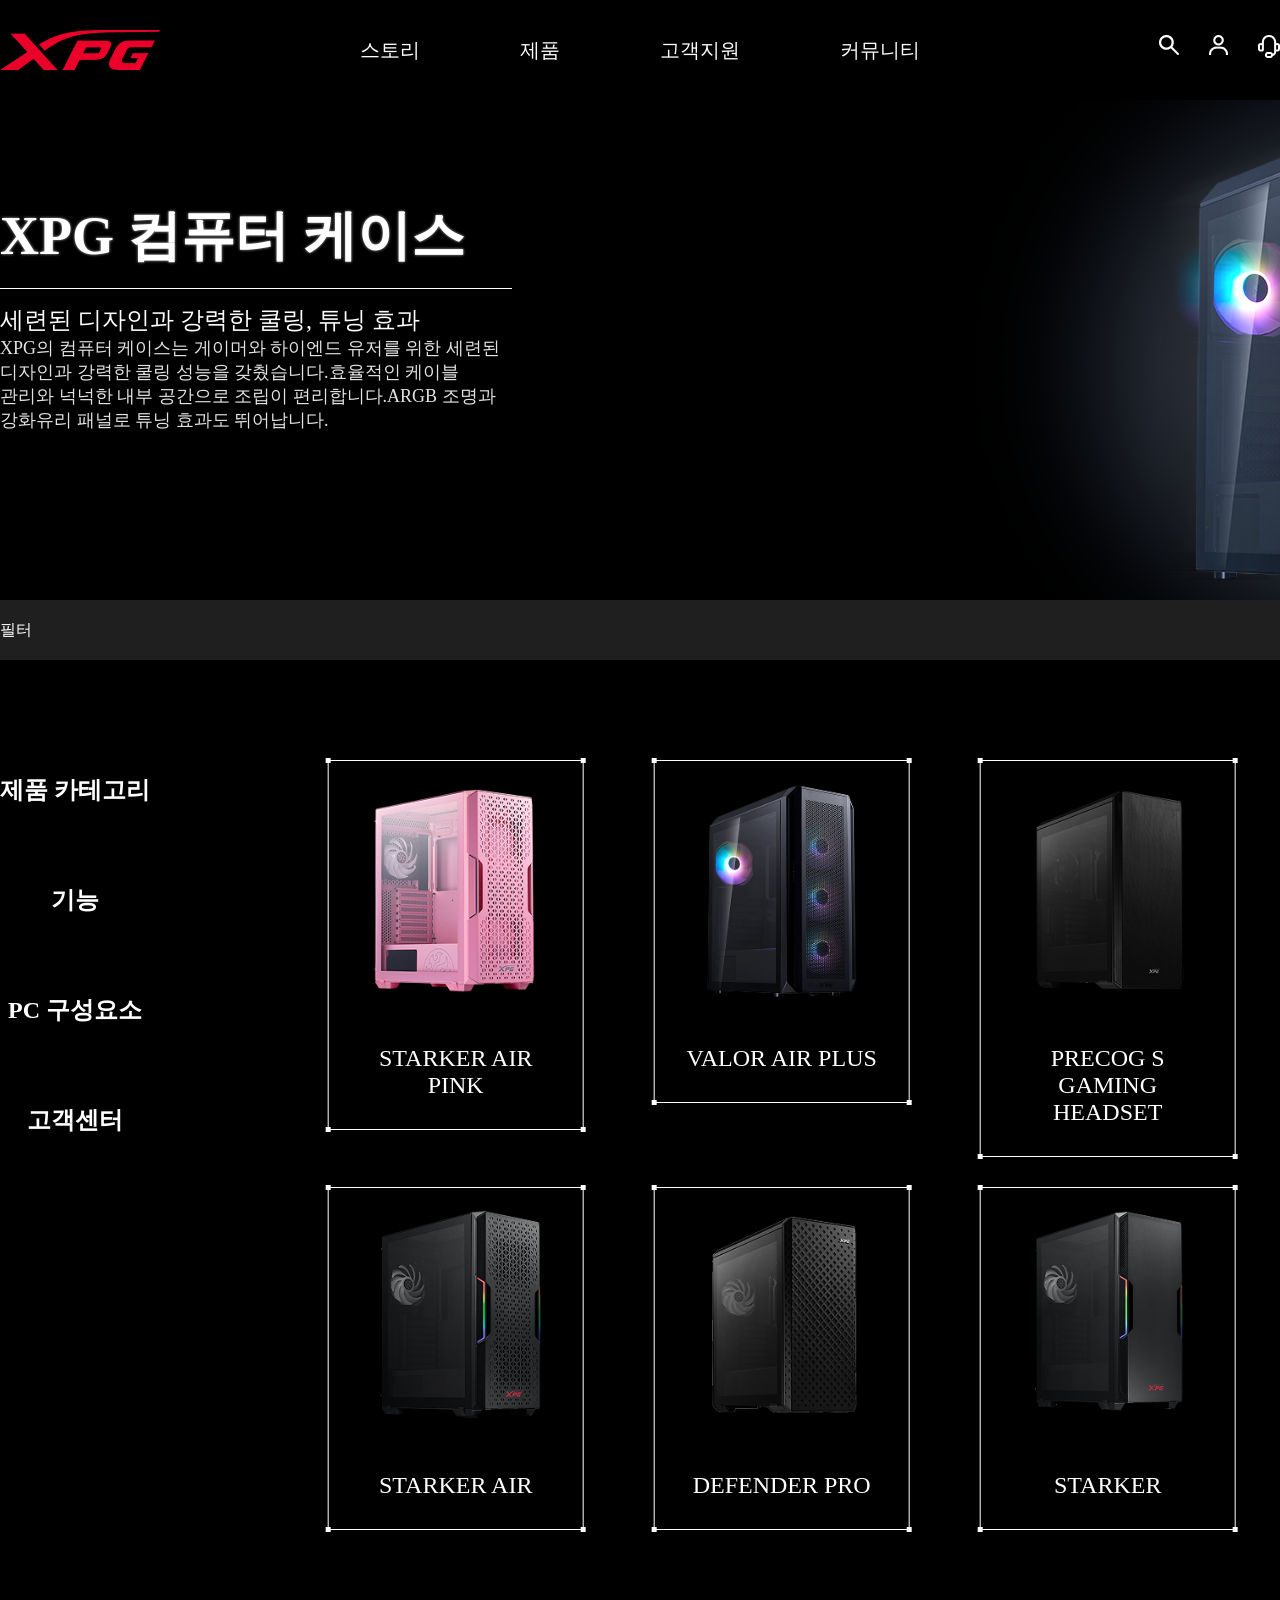
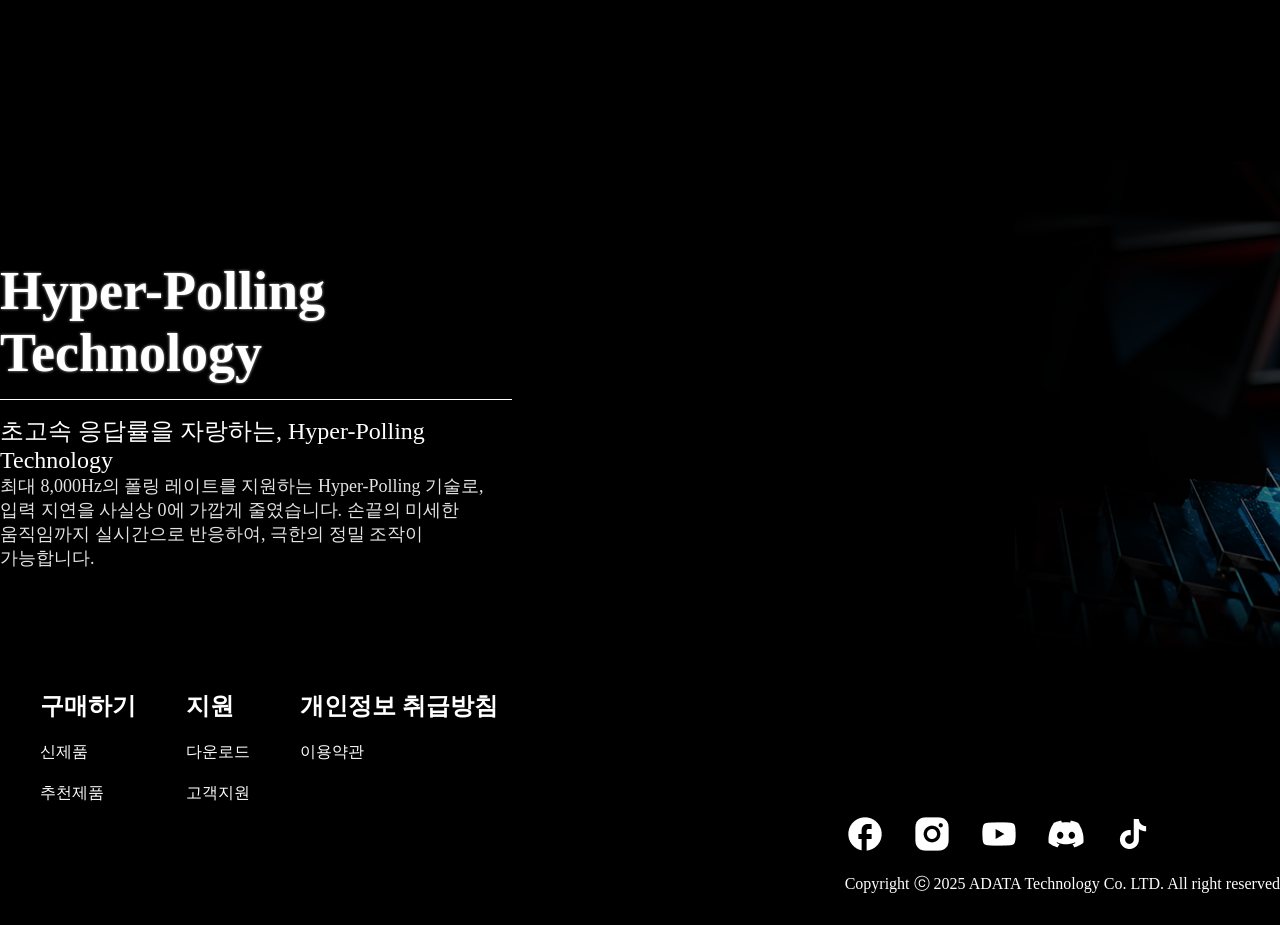
==== content/case.html @ cff586e7 "20250726 update 20250726 update" ====
<!DOCTYPE html>
<html lang="ko">

<head>
    <meta charset="UTF-8">
    <meta name="viewport" content="width=device-width, initial-scale=1.0">
    <title>gear_keyboard</title>

    <link rel="stylesheet" href="css/gear_case.css">

    <script src="../js/jquery-1.12.4.min.js"></script>

    <script src="js/gear.js"></script>
</head>

<body>
    <header>
        <div class="share-inner clear">
            <div class="h-logo">
                <h1><a href="../index.html"><img src="img/xpg-logo.png" alt="XPG"></a></h1>
            </div>

            <nav>
                <ul class="gnb clear">
                    <li>
                        <a href="#">스토리</a>

                        <ul class="lnb">
                            <li><a href="brand.html">연혁</a></li>
                        </ul>
                    </li>

                    <li>
                        <a href="#">제품</a>

                        <ul class="lnb">
                            <li><a href="mouse.html">마우스</a></li>
                            <li><a href="keyboard.html">키보드</a></li>
                            <li><a href="headset.html">헤드셋</a></li>
                            <li><a href="case.html">케이스</a></li>
                            <li><a href="#">SSD</a></li>
                        </ul>
                    </li>

                    <li>
                        <a href="user.html">고객지원</a>

                        <ul class="lnb">
                            <li><a href="#">문의하기</a></li>
                            <li><a href="#">고객센터</a></li>
                            <li><a href="#">소프트웨어</a></li>
                        </ul>
                    </li>

                    <li>
                        <a href="brand.html">커뮤니티</a>
                    </li>
                </ul>
            </nav>

            <div class="h-icon">
                <a href=""><img src="../img/search.png" alt="검색"></a>
                <a href=""><img src="../img/user.png" alt="검색"></a>
                <a href=""><img src="../img/support.png" alt="검색"></a>
            </div>
        </div>
    </header>


    <section>
        <div class="m-banner">
            <h1>배너</h1>

            <div class="inner">
                <div id="bannerTxt" class="m-txt">
                    <h2>XPG 컴퓨터 케이스</h2>

                    <h3>세련된 디자인과 강력한 쿨링, 튜닝 효과</h3>

                    <p>
                        XPG의 컴퓨터 케이스는 게이머와 하이엔드 유저를 위한 세련된 디자인과 강력한 쿨링 성능을 갖췄습니다.효율적인 케이블 관리와 넉넉한 내부 공간으로 조립이 편리합니다.ARGB
                        조명과 강화유리 패널로 튜닝 효과도 뛰어납니다.
                    </p>
                </div>
            </div>
        </div>
    </section>

    <section>
        <div class="filter">
            <div class="inner">
                <p>필터</p>
            </div>
        </div>
    </section>

    <section class="gear clear">
        <div class="inner">
            <nav id="menu">
                <ul class="list">
                    <li>
                        <a href="#">제품 카테고리</a>

                        <ul class="lnb-2">
                            <li><a href="mouse.html">마우스</a></li>
                            <li><a href="keyboard.html">키보드</a></li>
                            <li><a href="headset.html">헤드셋</a></li>
                            <li><a href="#">케이스</a></li>
                            <li><a href="#">SSD</a></li>
                        </ul>
                    </li>

                    <li>
                        <a href="#">기능</a>

                        <ul class="lnb-2">
                            <li><a href="#">유선</a></li>
                            <li><a href="#">무선</a></li>
                        </ul>
                    </li>

                    <li>
                        <a href="#">PC 구성요소</a>

                        <ul class="lnb-2">
                            <li><a href="#">파워서플라이</a></li>
                            <li><a href="#">CPU 쿨러</a></li>
                            <li><a href="#">PC 케이스</a></li>
                        </ul>
                    </li>

                    <li>
                        <a href="#">고객센터</a>
                    </li>
                </ul>
            </nav>
        </div>


        <div class="case">
            <div class="inner">
                <div class="c-content clear">
                    <div class="wrapper">
                        <div class="border-box">
                            <a href="#"><img src="img/case1.png" alt="ALPHA"></a>

                            <div class="img-txt">
                                <p>STARKER AIR
                                    PINK</p>
                            </div>
                        </div>
                    </div>

                    <div class="wrapper">
                        <div class="border-box">
                            <a href="#"><img src="img/case2.png" alt="PRIMER"></a>

                            <div class="img-txt">
                                <p>VALOR AIR
                                    PLUS</p>
                            </div>
                        </div>
                    </div>

                    <div class="wrapper">
                        <div class="border-box">
                            <a href="#"><img src="img/case3.png" alt="SLINGSHOT"></a>

                            <div class="img-txt">
                                <p>PRECOG S GAMING
                                    HEADSET</p>
                            </div>
                        </div>
                    </div>

                    <div class="wrapper">
                        <div class="border-box">
                            <a href="#"><img src="img/case4.png" alt="SLINGSHOT"></a>

                            <div class="img-txt">
                                <p>STARKER AIR</p>
                            </div>
                        </div>
                    </div>

                    <div class="wrapper">
                        <div class="border-box">
                            <a href="#"><img src="img/case5.png" alt="SLINGSHOT"></a>

                            <div class="img-txt">
                                <p>DEFENDER PRO</p>
                            </div>
                        </div>
                    </div>

                    <div class="wrapper">
                        <div class="border-box">
                            <a href="#"><img src="img/case6.png" alt="SLINGSHOT"></a>

                            <div class="img-txt">
                                <p>STARKER</p>
                            </div>
                        </div>
                    </div>
                </div>
            </div>
        </div>
    </section>

    <section>
        <div class="b-banner">
            <h1>배너</h1>

            <div class="inner">
                <div class="b-txt">
                    <h2>Hyper-Polling Technology</h2>

                    <h3>초고속 응답률을 자랑하는, Hyper-Polling Technology</h3>

                    <p>
                        최대 8,000Hz의 폴링 레이트를 지원하는 Hyper-Polling 기술로,
                        입력 지연을 사실상 0에 가깝게 줄였습니다. 손끝의 미세한 움직임까지 실시간으로 반응하여,
                        극한의 정밀 조작이 가능합니다.
                    </p>
                </div>
            </div>
        </div>
    </section>


    <footer>
        <div class="f-container clear">
            <div class="inner">
                <nav class="f-txtbox clear">
                    <ul class="f-txt">
                        <li>
                            <h2>구매하기</h2>
                        </li>
                        <li><a href="#">신제품</a></li>
                        <li><a href="#">추천제품</a></li>
                    </ul>

                    <ul class="f-txt">
                        <li>
                            <h2>지원</h2>
                        </li>
                        <li><a href="#">다운로드</a></li>
                        <li><a href="#">고객지원</a></li>
                    </ul>

                    <ul class="f-txt">
                        <li>
                            <h2>개인정보 취급방침</h2>
                        </li>
                        <li><a href="#">이용약관</a></li>
                    </ul>
                </nav>

                <nav class="f-iconbox">
                    <ul class="f-icon clear">
                        <li><a href="#"><img src="../img/facebook.png" alt="페이스북"></a></li>
                        <li><a href="#"><img src="../img/insta.png" alt="인스타"></a></li>
                        <li><a href="#"><img src="../img/youtube.png" alt="유튜브"></a></li>
                        <li><a href="#"><img src="../img/discord.png" alt="디스코드"></a></li>
                        <li><a href="#"><img src="../img/tictok.png" alt="틱톡"></a></li>
                    </ul>

                    <p>
                        Copyright ⓒ 2025 ADATA Technology Co. LTD. All right reserved
                    </p>
                </nav>

            </div>
        </div>
    </footer>

</body>

</html>
---- content/css/gear_case.css ----
* {
  margin: 0;
  padding: 0;
  /* outline: 1px solid red; */
}

body,
html {
  background-color: black;
  width: 100%;
  height: 100%;
  /* overflow-x: hidden */
}

ul,
li,
ol {
  list-style: none;
}

h1,
h2,
h3,
h4,
h5 {
  color: white;

}

a {
  text-decoration: none;
  color: white;
}

p {
  color: white;
}

.clear::after {
  content: "";
  clear: both;
  display: block;
}

/* reset */

.inner {
  width: 100%;
  max-width: 1620px;
  margin: 0 auto;
  /* outline: 2px solid blue; */

  position: relative;
}

/*------------------- header --------------- */
header {
  width: 100%;
  height: 100px;

  position: fixed;
  z-index: 9999;
  top: 0;
  left: 0;

  background-color: rgba(0, 0, 0, 0.7);
  /* outline: 2px solid red; */
}

.share-inner {
  width: 100%;
  max-width: 1620px;
  margin: 0 auto;
  /* outline: 2px solid blue; */

  position: relative;
}

header .h-logo {}

.h-logo>h1 {}

.h-logo>h1>a {}

.h-logo>h1>a>img {
  float: left;
  /* outline: 2px solid white; */
  display: block;

  padding: 30px 0;
}

header nav {
  position: absolute;

  left: 50%;
  top: 0;

  transform: translateX(-50%);
}

header nav .gnb {}

header nav .gnb>li {
  float: left;
  position: relative;
  /* lnb 기준 */

  /* background-color: blueviolet; */
}

header nav .gnb>li~li {
  margin-left: 80px;
}

header nav .gnb>li>a {
  font-size: 20px;
  line-height: 100px;
  color: white;
  font-weight: 400;
  padding: 0 10px;
}

.gnb li .lnb {
  width: 100px;
  background-color: rgba(0, 0, 0, 0.7);
  border: 1px solid white;
  overflow: hidden;

  position: absolute;

  transform: translateY(-16px);

  display: none;
}

.gnb li .lnb li {
  padding: 10px 0;
}

.gnb li .lnb li a {
  padding: 16px 12px;
}

header .h-icon {
  float: right;
  padding-top: 34.5px;
}

header .h-icon a {}

header .h-icon a img {
  float: left;
  margin-left: 30px;
}

/* ----------------------------m-banner---------------------- */

.m-banner {
  margin-top: 100px;

  background-image: url(../img/case_banner.png);
  background-size: cover;
  background-repeat: no-repeat;
  width: 100%;
  height: 500px;

  position: relative;
}

.m-banner h1 {
  font-size: 0;
}

.m-banner img {
  width: 100%;
}

.m-banner .m-txt {
  position: absolute;

  word-break: keep-all;
  width: 40%;

  left: 0;
  top: 100px;
}

.m-banner .m-txt {
    opacity: 0;
    transform: translateY(30px);
    transition: all 0.8s ease;
}

.m-banner .m-txt.active {
    opacity: 1;
    transform: translateY(0);
}

.m-banner .m-txt h2 {
  font-size: 54px;
  font-weight: bold;
  color: white;

  text-shadow: 0px 0px 3px rgba(255, 255, 255, 0.7);
}

.m-banner .m-txt h2::after {
  content: "";
  width: 100%;
  height: 1px;
  display: block;
  background-color: white;

  margin: 15px 0;
}

.m-banner .m-txt h3 {
  font-size: 24px;
  font-weight: 400;
  color: white;
}

.m-banner .m-txt p {
  font-size: 18px;
  font-weight: 300;
  color: #e3e3e3;
}


/* -----------------------------------filter ------------------ */

.filter {
  width: 100%;
  background-color: #1f1f1f;
  line-height: 60px;
}


/* --------------------------- menu ----------------------- */
.gear {
  padding-top: 50px;
  margin-bottom: 200px;
}


.list {
  float: left;
}

#menu {
  width: 15%;
  height: 100%;
  background-color: black;
  text-align: center;
  font-size: 20px;

  padding-top: 50px;
}

#menu a {
  color: #fff;
  text-decoration: none;
  display: block;
}

#menu .list>li {
  /* outline: 2px solid lime; */

  padding-top: 50px;
}

#menu .list>li:first-child {
  padding: 0;
}

#menu .list>li>a {
  line-height: 60px;

  font-size: 24px;
  font-weight: bold;
}

#menu .list>li>a:hover {
  background-color: white;
  color: black;
}


/* 서브메뉴 디자인 */
.lnb-2 {
  background-color: rgba(0, 0, 0, 0.7);
  line-height: 50px;

  /* 구현을 위한 초기설정 */
  height: 0;
  overflow: hidden;
  transition: height 0.4s ease-out;
}

.lnb-2 li {}

.lnb-2 li a {
  font-size: 18px;
}

.lnb-2 li a:hover {
  background-color: rgba(0, 0, 0, 0.7);
  color: white !important;
  font-weight: bold;

  border: 1px solid white;
}

/* 서브메뉴 등장! */
#menu .list>li:first-child:hover .lnb-2 {
  height: 255px;
}

#menu .list>li:nth-child(2):hover .lnb-2 {
  height: 105px;
}

#menu .list>li:nth-child(3):hover .lnb-2 {
  height: 105px;
}

/* ------------------------- case ------------------------------- */


.case {
}

.case .c-content {
  width: 80%;
  float: right;

  /* outline: 2px solid red; */
}

.case .c-content .wrapper {
  float: left;
  width: 25%;

  margin-right: 50px;
  margin-bottom: 30px;
  box-sizing: border-box;
 
  transform: translateX(28%);
}

.case .c-content .wrapper:nth-child(4) {
    margin-left: 0;
}

.case .c-content .wrapper .img-txt p {
  font-size: 24px;
  padding: 30px;
}

/*-------------------------- mouse 테두리 --------------------------*/

.c-content .wrapper {
  float: left;
  position: relative;

  box-sizing: border-box;
  /* 가상요소의 기준!!!!! */



  /* outline: 1px solid lime; */
}

.c-content .wrapper~.wrapper {
  margin-left: 20px;
}

.border-box {
  border: 1px solid white;
  /* margin: 5px; */

  width: 100%;
  box-sizing: border-box;

  position: relative;

  text-align: center;

  /* 가상요소의 기준!! */
}

.border-box img {
  width: 100%;
  display: block;
}

/* 테두리 모서리 사각형 */
/* 왼쪽 상단 */
.c-content .wrapper::before {
  content: "";
  display: block;
  width: 5px;
  height: 5px;
  background-color: white;
  z-index: 999;

  position: absolute;
  left: -2px;
  top: -2px;
}

/* 오른쪽 하단 */
.c-content .wrapper::after {
  content: "";
  display: block;
  width: 5px;
  height: 5px;
  background-color: white;

  position: absolute;
  right: -2px;
  bottom: -2px;
}

/* 오른쪽 상단 */
.c-content .wrapper .border-box::before {
  content: "";
  display: block;
  width: 5px;
  height: 5px;
  background-color: white;

  position: absolute;
  right: -3px;
  top: -3px;
}

/* 왼쪽 하단 */
.c-content .wrapper .border-box::after {
  content: "";
  display: block;
  width: 5px;
  height: 5px;
  background-color: white;

  position: absolute;
  left: -3px;
  bottom: -3px;
}

/* ----------------------b - banner ----------- */

.b-banner {
  margin-top: 100px;

  background-image: url(../img/m-banner2.png);
  background-size: cover;
  background-repeat: no-repeat;
  width: 100%;
  height: 500px;

  position: relative;
}

.b-banner h1 {
  font-size: 0;
}

.b-banner img {
  width: 100%;
}

.b-banner .b-txt {
  position: absolute;

  word-break: keep-all;
  width: 40%;

  left: 0;
  top: 100px;
}

.b-banner .b-txt h2 {
  font-size: 54px;
  font-weight: bold;
  color: white;

  text-shadow: 0px 0px 3px rgba(255, 255, 255, 0.7);
}

.b-banner .b-txt h2::after {
  content: "";
  width: 100%;
  height: 1px;
  display: block;
  background-color: white;

  margin: 15px 0;
}

.b-banner .b-txt h3 {
  font-size: 24px;
  font-weight: 400;
  color: white;
}

.b-banner .b-txt p {
  font-size: 18px;
  font-weight: 300;
  color: #e3e3e3;
}


/* ------------------------- footer */
.f-container {}

.f-container .f-txtbox {
  margin-top: 20px;
}

.f-container .f-txtbox .f-txt {
  /* outline: 2px solid red; */
  float: left;
}

.f-container .f-txtbox .f-txt li {
  margin-left: 30px;
  padding: 10px;
}

.f-container .f-txtbox .f-txt li h2 {}

.f-container .f-iconbox {
  float: right;
  margin-bottom: 30px;
}

.f-container .f-iconbox p {}

.f-container .f-iconbox .f-icon {
  /* outline: 2px solid white; */
  margin-bottom: 20px;
}

.f-container .f-iconbox .f-icon li {
  float: left;
  width: calc(20% - 20px);
}

.f-container .f-iconbox .f-icon li a {}

.f-container .f-iconbox .f-icon li a img {
  display: block;
}
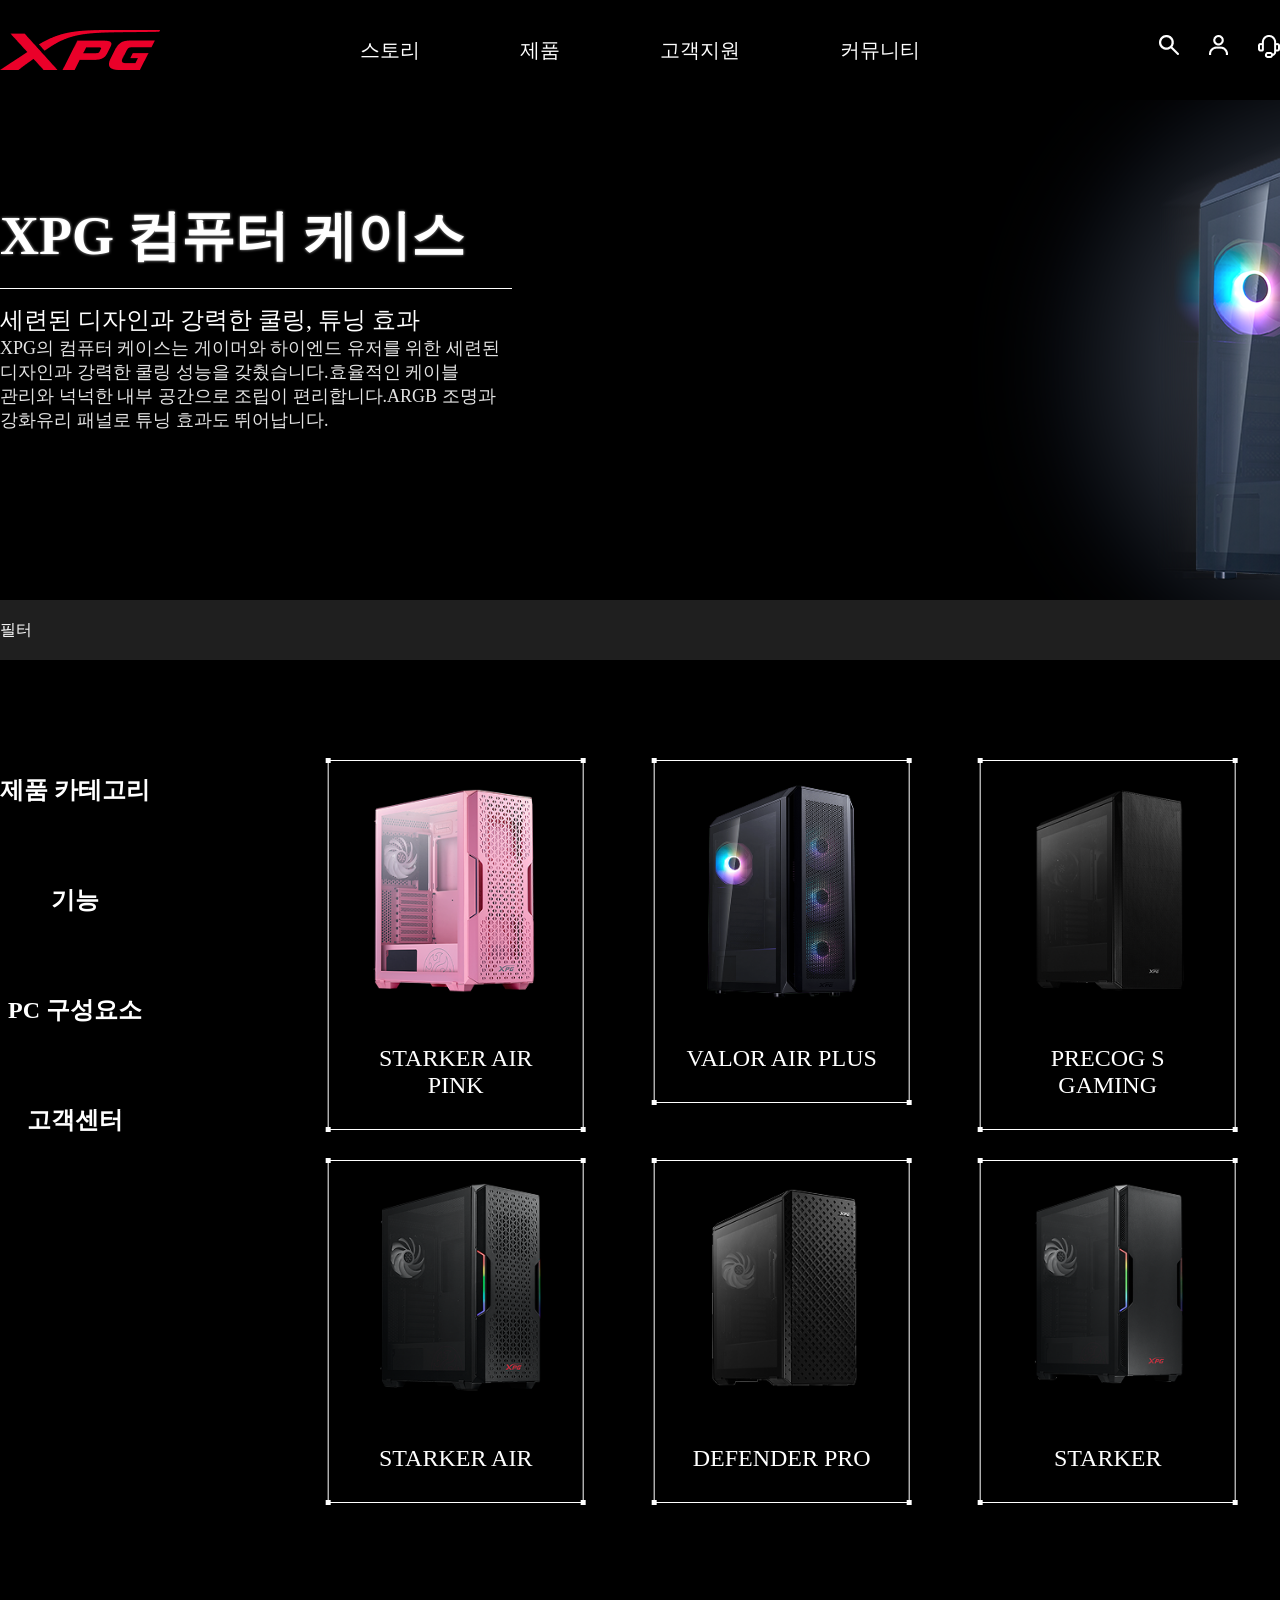
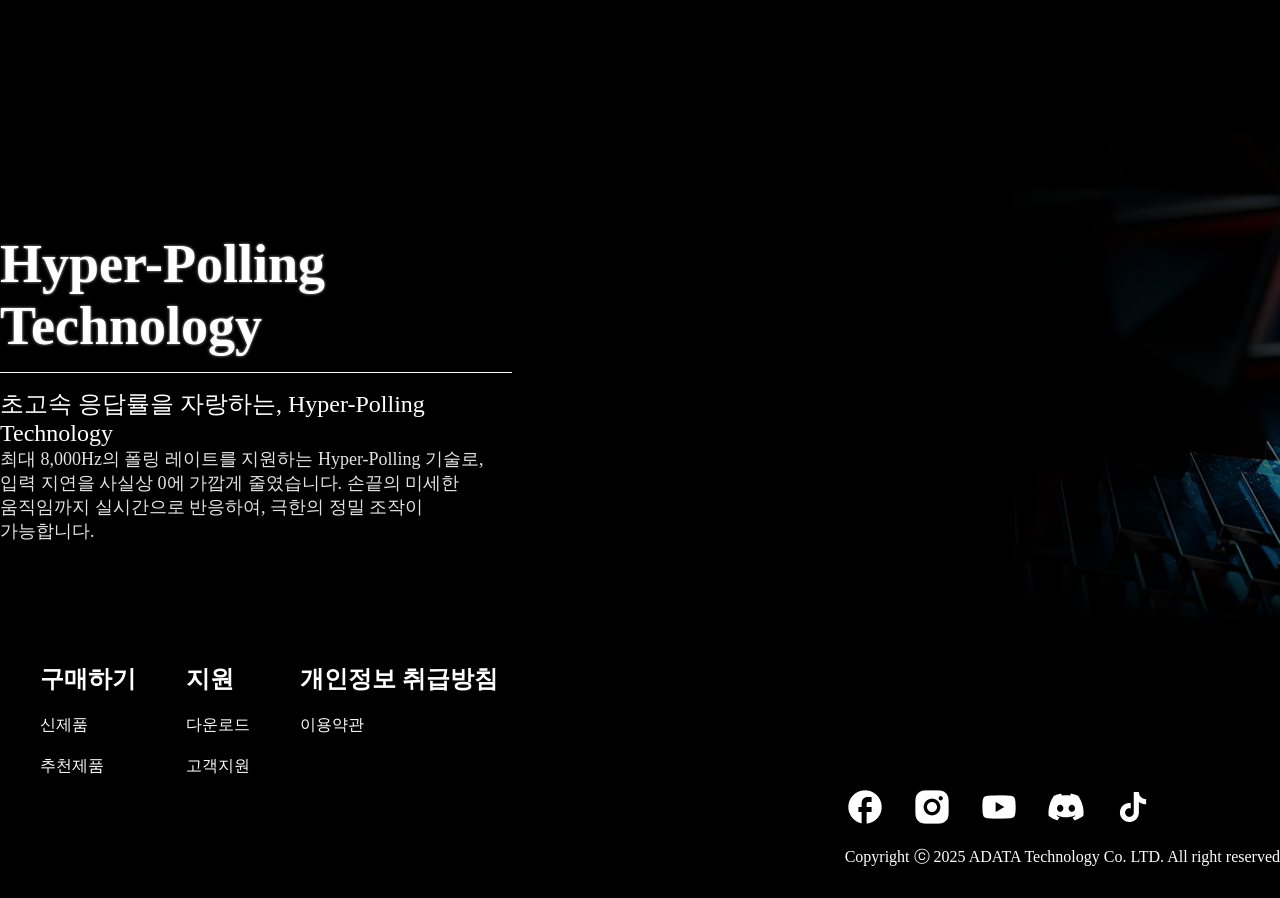
==== commit 28deb29b: "Update case.html" ====
--- a/content/case.html
+++ b/content/case.html
@@ -4,7 +4,7 @@
 <head>
     <meta charset="UTF-8">
     <meta name="viewport" content="width=device-width, initial-scale=1.0">
-    <title>gear_keyboard</title>
+    <title>gear_case</title>
 
     <link rel="stylesheet" href="css/gear_case.css">
 
@@ -167,8 +167,7 @@
                             <a href="#"><img src="img/case3.png" alt="SLINGSHOT"></a>
 
                             <div class="img-txt">
-                                <p>PRECOG S GAMING
-                                    HEADSET</p>
+                                <p>PRECOG S GAMING</p>
                             </div>
                         </div>
                     </div>
